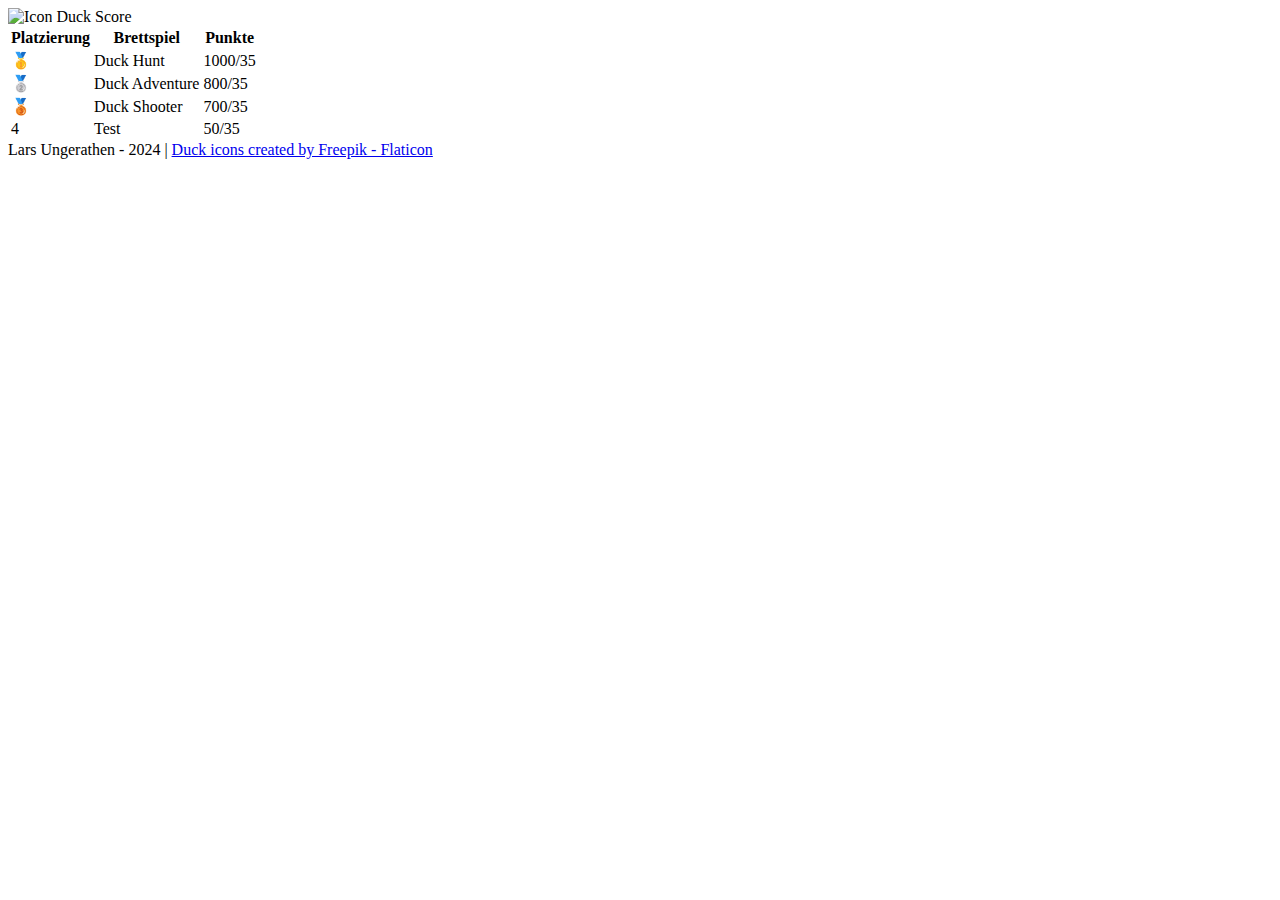
==== index.html @ 6aeae6ab "Add data from csv loading" ====
<!DOCTYPE html>
<html lang="en">
<head>
    <meta charset="UTF-8">
    <meta name="viewport" content="width=device-width, initial-scale=1.0">
    <title>Duck Score</title>
    <link rel="icon" href="assets/duck.png" type="image/png">
    <link rel="stylesheet" href="styles.css">
</head>
<body>
<div class="title-bar">
    <img src="assets/duck.png" alt="Icon">
    Duck Score
</div>
<table id="scoreTable">
    <thead>
    <tr>
        <th>Platzierung</th>
        <th>Brettspiel</th>
        <th>Punkte</th>
    </tr>
    </thead>
    <tbody>
    </tbody>
</table>
<div class="footer">
    Lars Ungerathen - 2024 | <a href="https://www.flaticon.com/free-icons/duck" title="duck icons">Duck icons created by Freepik - Flaticon</a>
</div>
<script src="scripts.js"></script>
</body>
</html>
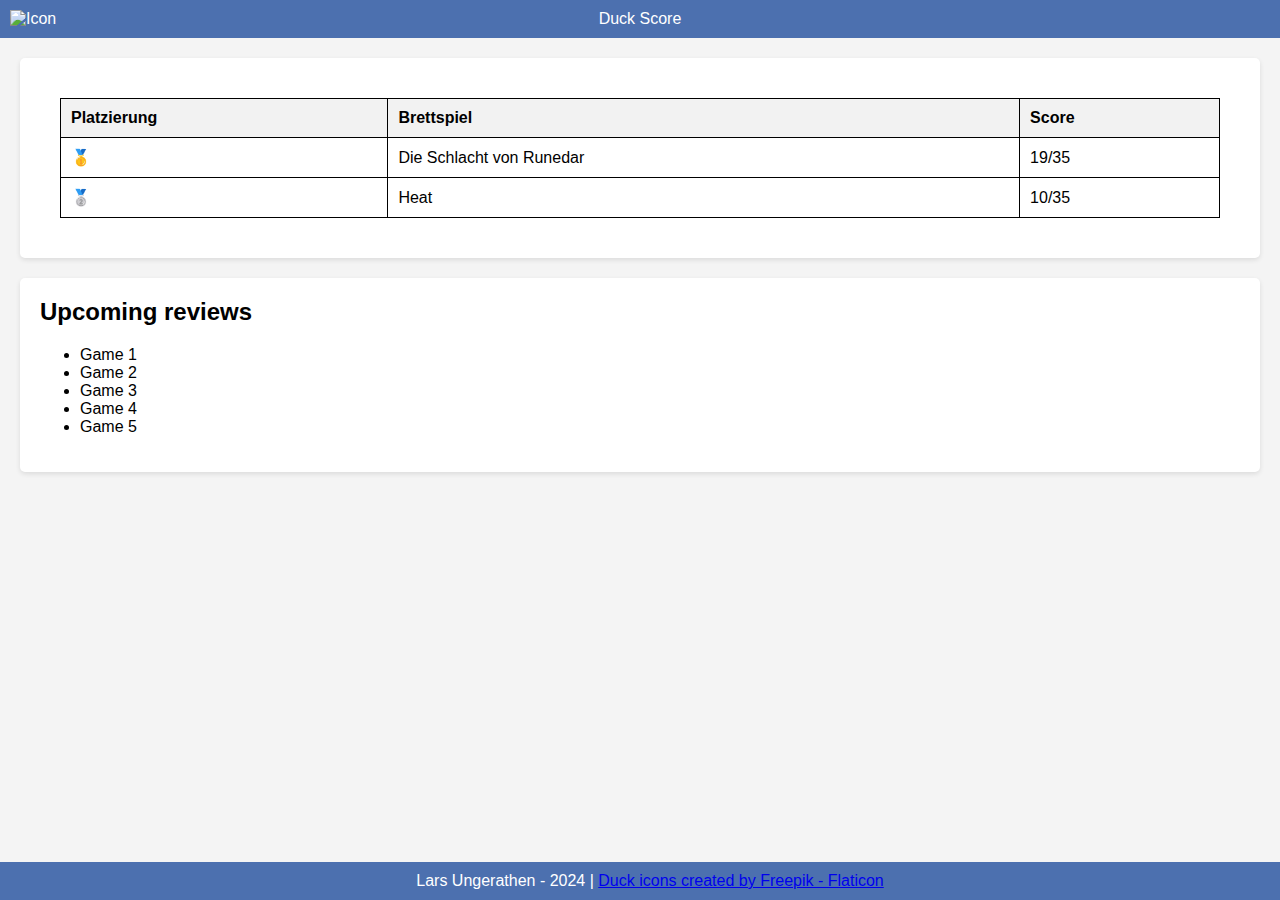
==== commit 9d478c9a: "Add card component" ====
--- a/index.html
+++ b/index.html
@@ -3,7 +3,7 @@
 <head>
     <meta charset="UTF-8">
     <meta name="viewport" content="width=device-width, initial-scale=1.0">
-    <title>Duck Score</title>
+    <title>Enten Score</title>
     <link rel="icon" href="assets/duck.png" type="image/png">
     <link rel="stylesheet" href="styles.css">
 </head>
@@ -12,17 +12,32 @@
     <img src="assets/duck.png" alt="Icon">
     Duck Score
 </div>
+
+<div class="card">
 <table id="scoreTable">
     <thead>
     <tr>
         <th>Platzierung</th>
         <th>Brettspiel</th>
-        <th>Punkte</th>
+        <th>Score</th>
     </tr>
     </thead>
     <tbody>
     </tbody>
 </table>
+
+</div>
+
+<div class="card">
+    <h2>Upcoming reviews</h2>
+    <ul>
+        <li>Game 1</li>
+        <li>Game 2</li>
+        <li>Game 3</li>
+        <li>Game 4</li>
+        <li>Game 5</li>
+    </ul>
+</div>
 <div class="footer">
     Lars Ungerathen - 2024 | <a href="https://www.flaticon.com/free-icons/duck" title="duck icons">Duck icons created by Freepik - Flaticon</a>
 </div>
--- a/styles.css
+++ b/styles.css
@@ -0,0 +1,56 @@
+body {
+    font-family: Arial, sans-serif;
+    margin: 0;
+    padding: 0;
+    background-color: #f4f4f4;
+}
+.title-bar {
+    background-color: #4c70af;
+    color: white;
+    padding: 10px;
+    text-align: center;
+    position: relative;
+}
+.title-bar img {
+    position: absolute;
+    left: 10px;
+    top: 10px;
+    height: 30px;
+    vertical-align: middle;
+    margin-right: 10px;
+}
+table {
+    width: calc(100% - 40px); /* Adjust width to account for padding */
+    border-collapse: collapse;
+    margin: 20px;
+}
+table, th, td {
+    border: 1px solid black;
+}
+th, td {
+    padding: 10px;
+    text-align: left;
+}
+th {
+    background-color: #f2f2f2;
+}
+.footer {
+    background-color: #4c70af;
+    color: white;
+    text-align: center;
+    padding: 10px;
+    position: fixed;
+    width: 100%;
+    bottom: 0;
+}
+.card {
+    background-color: white;
+    border-radius: 5px;
+    box-shadow: 0 2px 5px rgba(0, 0, 0, 0.1);
+    margin: 20px;
+    padding: 20px;
+}
+.card h2 {
+    margin-top: 0;
+}
+
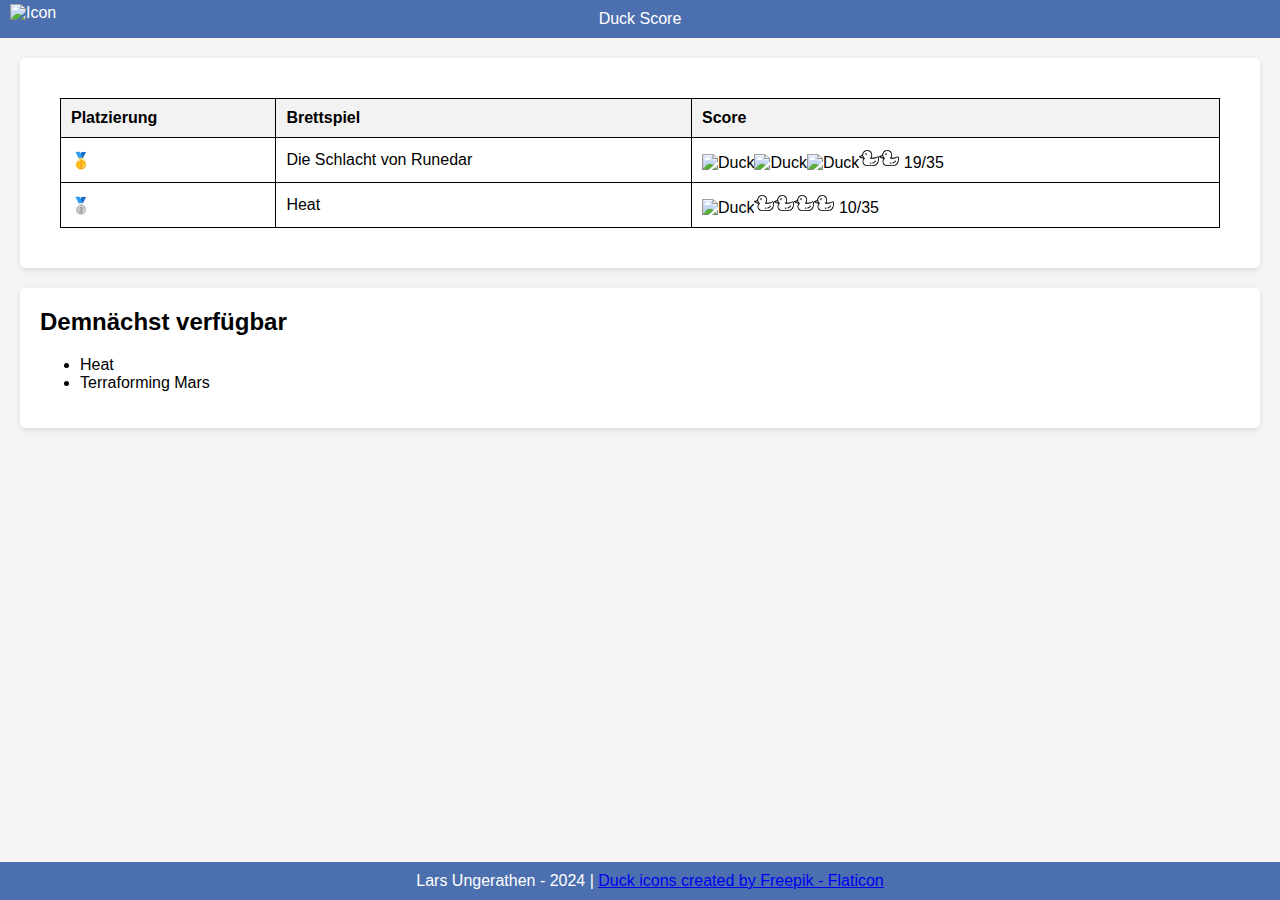
==== commit 2d6d5e28: "Add duck quick score to table" ====
--- a/index.html
+++ b/index.html
@@ -29,13 +29,10 @@
 </div>
 
 <div class="card">
-    <h2>Upcoming reviews</h2>
+    <h2>Demnächst verfügbar</h2>
     <ul>
-        <li>Game 1</li>
-        <li>Game 2</li>
-        <li>Game 3</li>
-        <li>Game 4</li>
-        <li>Game 5</li>
+        <li>Heat</li>
+        <li>Terraforming Mars</li>
     </ul>
 </div>
 <div class="footer">
--- a/styles.css
+++ b/styles.css
@@ -9,12 +9,15 @@
     color: white;
     padding: 10px;
     text-align: center;
+    display: flex;
+    align-items: center;
+    justify-content: center;
     position: relative;
 }
+
 .title-bar img {
     position: absolute;
     left: 10px;
-    top: 10px;
     height: 30px;
     vertical-align: middle;
     margin-right: 10px;
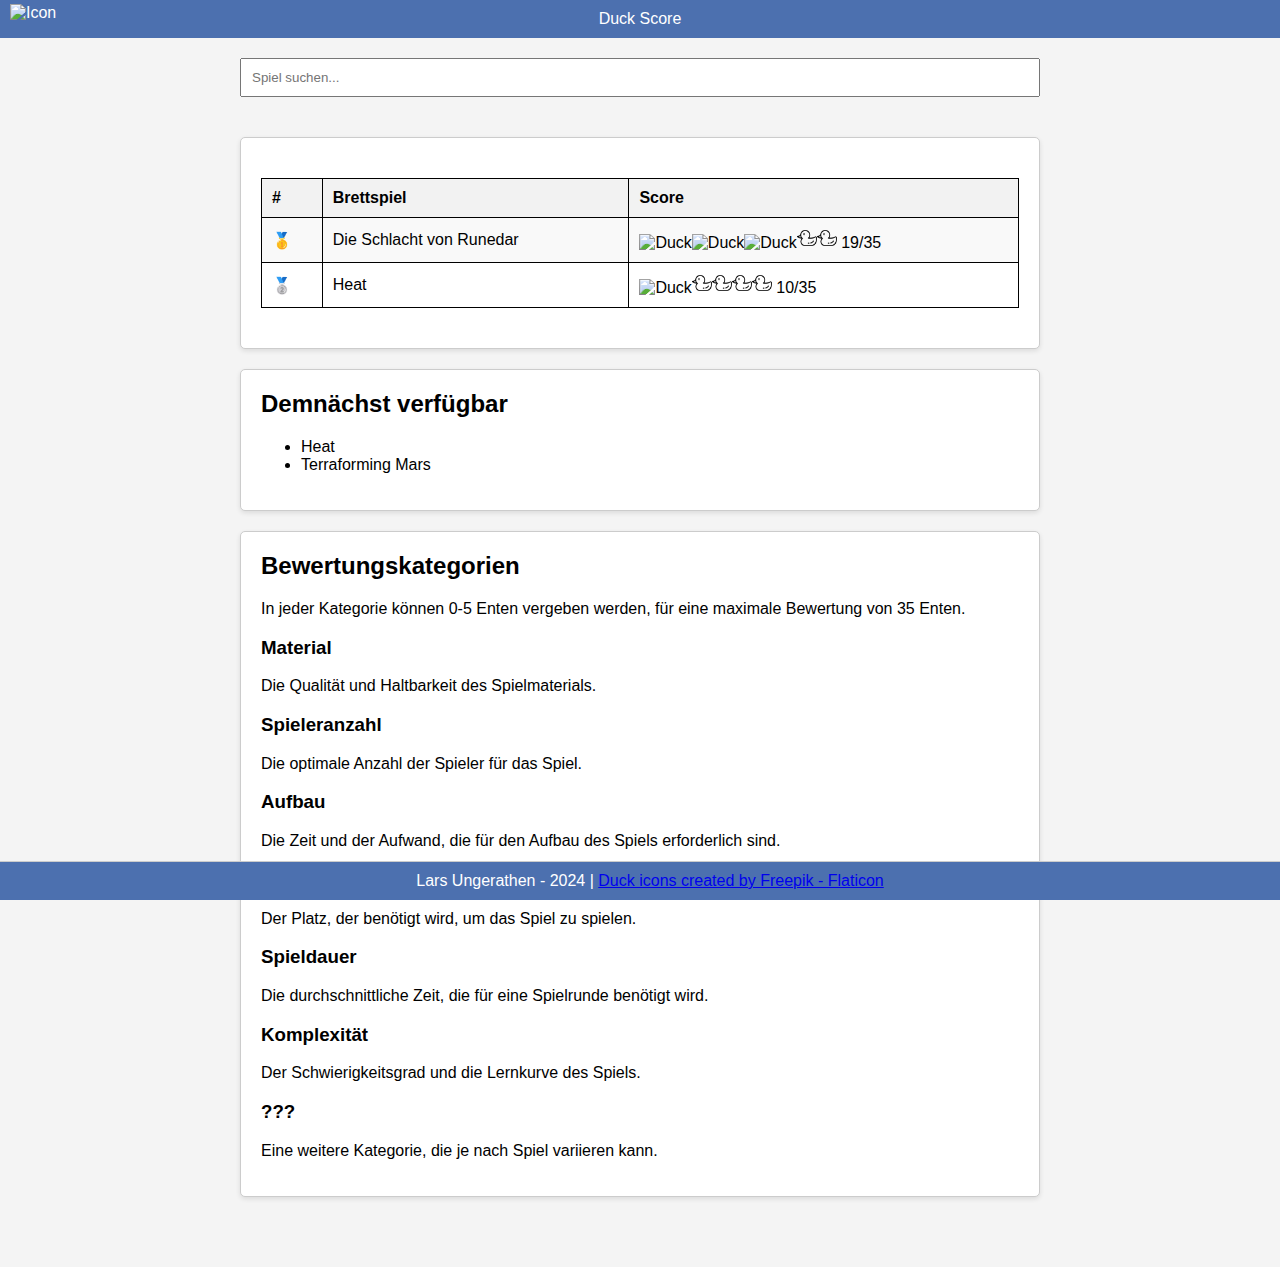
==== commit 3269cf97: "Add search bar" ====
--- a/index.html
+++ b/index.html
@@ -13,28 +13,64 @@
     Duck Score
 </div>
 
-<div class="card">
-<table id="scoreTable">
-    <thead>
-    <tr>
-        <th>Platzierung</th>
-        <th>Brettspiel</th>
-        <th>Score</th>
-    </tr>
-    </thead>
-    <tbody>
-    </tbody>
-</table>
+<div class="container">
+    <label for="searchInput"></label><input type="text" id="searchInput" placeholder="Spiel suchen...">
+    <div class="card">
+        <table id="scoreTable">
+            <thead>
+            <tr>
+                <th>#</th>
+                <th>Brettspiel</th>
+                <th>Score</th>
+            </tr>
+            </thead>
+            <tbody>
+            </tbody>
+        </table>
+    </div>
 
+    <div class="card">
+        <h2>Demnächst verfügbar</h2>
+        <ul>
+            <li>Heat</li>
+            <li>Terraforming Mars</li>
+        </ul>
+    </div>
+
+    <div class="card">
+        <h2>Bewertungskategorien</h2>
+        <p>In jeder Kategorie können 0-5 Enten vergeben werden, für eine maximale Bewertung von 35 Enten.</p>
+        <div>
+            <h3>Material</h3>
+            <p>Die Qualität und Haltbarkeit des Spielmaterials.</p>
+        </div>
+        <div>
+            <h3>Spieleranzahl</h3>
+            <p>Die optimale Anzahl der Spieler für das Spiel.</p>
+        </div>
+        <div>
+            <h3>Aufbau</h3>
+            <p>Die Zeit und der Aufwand, die für den Aufbau des Spiels erforderlich sind.</p>
+        </div>
+        <div>
+            <h3>Platzbedarf</h3>
+            <p>Der Platz, der benötigt wird, um das Spiel zu spielen.</p>
+        </div>
+        <div>
+            <h3>Spieldauer</h3>
+            <p>Die durchschnittliche Zeit, die für eine Spielrunde benötigt wird.</p>
+        </div>
+        <div>
+            <h3>Komplexität</h3>
+            <p>Der Schwierigkeitsgrad und die Lernkurve des Spiels.</p>
+        </div>
+        <div>
+            <h3>???</h3>
+            <p>Eine weitere Kategorie, die je nach Spiel variieren kann.</p>
+        </div>
+    </div>
 </div>
 
-<div class="card">
-    <h2>Demnächst verfügbar</h2>
-    <ul>
-        <li>Heat</li>
-        <li>Terraforming Mars</li>
-    </ul>
-</div>
 <div class="footer">
     Lars Ungerathen - 2024 | <a href="https://www.flaticon.com/free-icons/duck" title="duck icons">Duck icons created by Freepik - Flaticon</a>
 </div>
--- a/styles.css
+++ b/styles.css
@@ -1,9 +1,10 @@
 body {
     font-family: Arial, sans-serif;
     margin: 0;
-    padding: 0;
+    padding-bottom: 30px;
     background-color: #f4f4f4;
 }
+
 .title-bar {
     background-color: #4c70af;
     color: white;
@@ -22,21 +23,54 @@
     vertical-align: middle;
     margin-right: 10px;
 }
+
+.container {
+    max-width: 800px;
+    margin: 0 auto;
+    padding: 20px;
+}
+
+.card {
+    background-color: white;
+    border-radius: 5px;
+    box-shadow: 0 2px 5px rgba(0, 0, 0, 0.1);
+    margin: 20px 0;
+    padding: 20px;
+    border: 1px solid #ccc;
+    transition: transform 0.2s;
+}
+
+.card:hover {
+    transform: translateY(-5px);
+}
+
+.card h2 {
+    margin-top: 0;
+}
+
 table {
-    width: calc(100% - 40px); /* Adjust width to account for padding */
+    width: 100%;
     border-collapse: collapse;
-    margin: 20px;
+    margin: 20px 0;
 }
+
 table, th, td {
     border: 1px solid black;
 }
+
 th, td {
     padding: 10px;
     text-align: left;
 }
+
 th {
     background-color: #f2f2f2;
 }
+
+tbody tr:nth-child(odd) {
+    background-color: #f9f9f9;
+}
+
 .footer {
     background-color: #4c70af;
     color: white;
@@ -45,15 +79,12 @@
     position: fixed;
     width: 100%;
     bottom: 0;
-}
-.card {
-    background-color: white;
-    border-radius: 5px;
-    box-shadow: 0 2px 5px rgba(0, 0, 0, 0.1);
-    margin: 20px;
-    padding: 20px;
-}
-.card h2 {
-    margin-top: 0;
+    border-top: 1px solid #ccc;
 }
 
+#searchInput {
+    width: 100%;
+    padding: 10px;
+    margin-bottom: 20px;
+    box-sizing: border-box;
+}
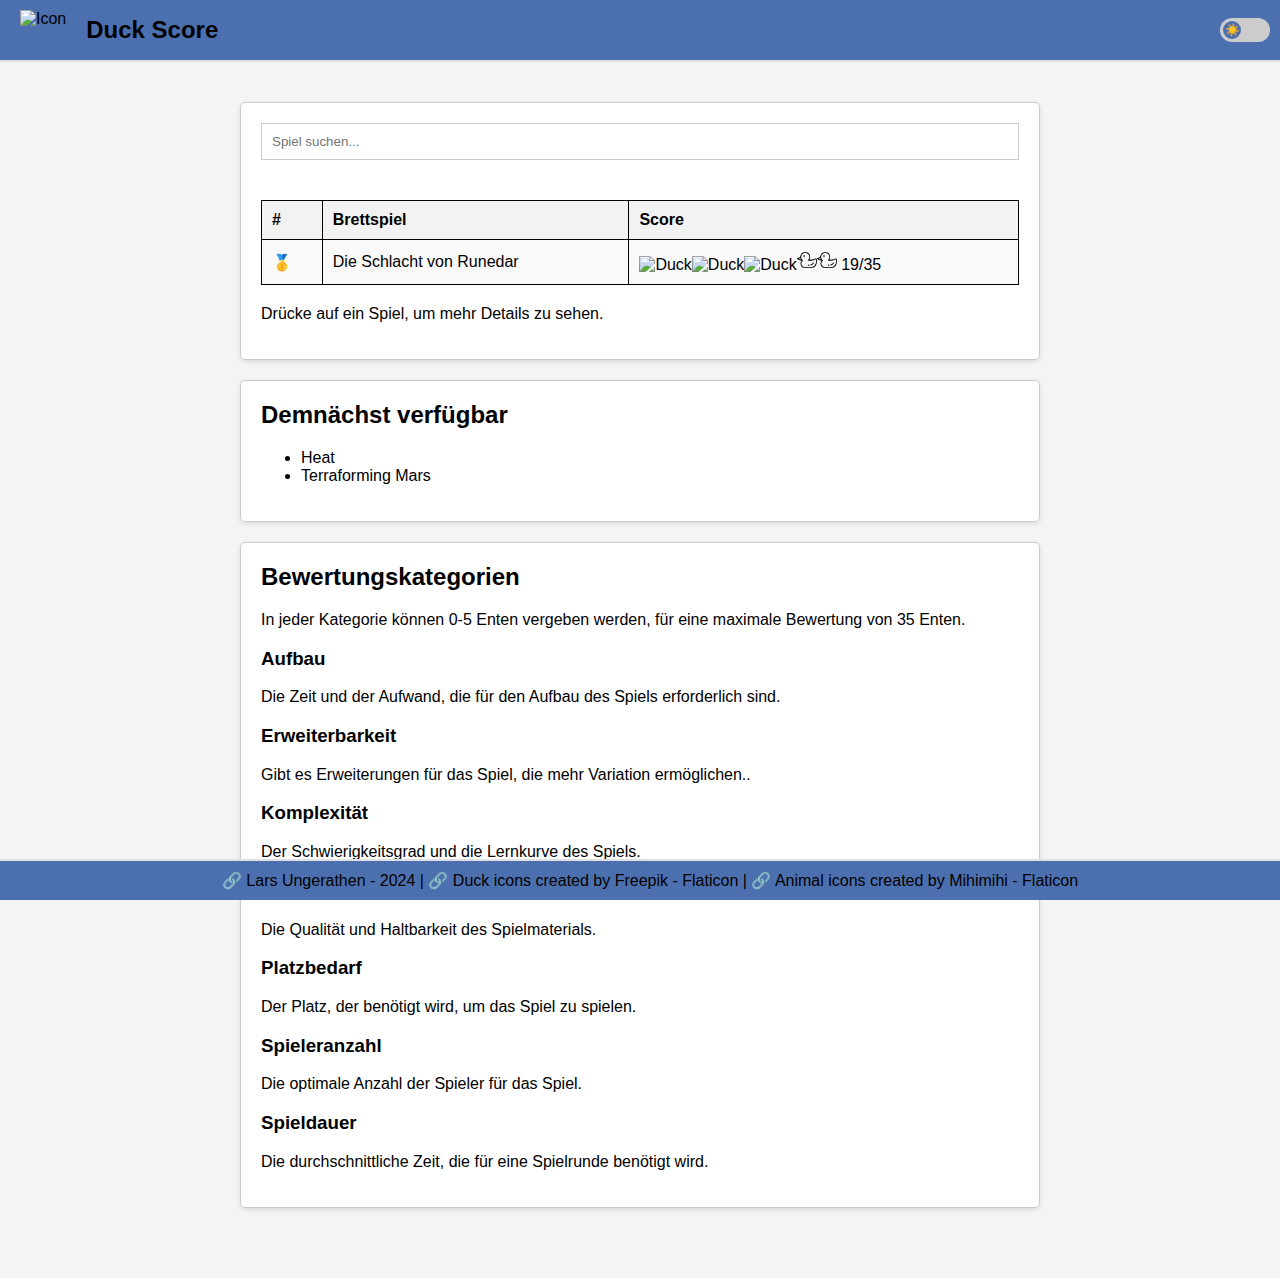
==== commit 0a982d8e: "Add Alina & Lars Fun Score" ====
--- a/index.html
+++ b/index.html
@@ -10,12 +10,16 @@
 <body>
 <div class="title-bar">
     <img src="assets/duck.png" alt="Icon">
-    Duck Score
+    <span class="title-text">Duck Score</span>
+    <label class="switch">
+        <input type="checkbox" id="themeToggle">
+        <span class="slider round"></span>
+    </label>
 </div>
 
 <div class="container">
-    <label for="searchInput"></label><input type="text" id="searchInput" placeholder="Spiel suchen...">
     <div class="card">
+        <input type="text" id="searchInput" placeholder="Spiel suchen...">
         <table id="scoreTable">
             <thead>
             <tr>
@@ -27,6 +31,7 @@
             <tbody>
             </tbody>
         </table>
+        <p>Drücke auf ein Spiel, um mehr Details zu sehen.</p>
     </div>
 
     <div class="card">
@@ -41,38 +46,59 @@
         <h2>Bewertungskategorien</h2>
         <p>In jeder Kategorie können 0-5 Enten vergeben werden, für eine maximale Bewertung von 35 Enten.</p>
         <div>
+            <h3>Aufbau</h3>
+            <p>Die Zeit und der Aufwand, die für den Aufbau des Spiels erforderlich sind.</p>
+        </div>
+        <div>
+            <h3>Erweiterbarkeit</h3>
+            <p>Gibt es Erweiterungen für das Spiel, die mehr Variation ermöglichen..</p>
+        </div>
+        <div>
+            <h3>Komplexität</h3>
+            <p>Der Schwierigkeitsgrad und die Lernkurve des Spiels.</p>
+        </div>
+        <div>
             <h3>Material</h3>
             <p>Die Qualität und Haltbarkeit des Spielmaterials.</p>
+        </div>
+        <div>
+            <h3>Platzbedarf</h3>
+            <p>Der Platz, der benötigt wird, um das Spiel zu spielen.</p>
         </div>
         <div>
             <h3>Spieleranzahl</h3>
             <p>Die optimale Anzahl der Spieler für das Spiel.</p>
         </div>
         <div>
-            <h3>Aufbau</h3>
-            <p>Die Zeit und der Aufwand, die für den Aufbau des Spiels erforderlich sind.</p>
-        </div>
-        <div>
-            <h3>Platzbedarf</h3>
-            <p>Der Platz, der benötigt wird, um das Spiel zu spielen.</p>
-        </div>
-        <div>
             <h3>Spieldauer</h3>
             <p>Die durchschnittliche Zeit, die für eine Spielrunde benötigt wird.</p>
-        </div>
-        <div>
-            <h3>Komplexität</h3>
-            <p>Der Schwierigkeitsgrad und die Lernkurve des Spiels.</p>
-        </div>
-        <div>
-            <h3>???</h3>
-            <p>Eine weitere Kategorie, die je nach Spiel variieren kann.</p>
         </div>
     </div>
 </div>
 
+<div id="popupCard" class="popup-card">
+    <div class="popup-content">
+        <span class="close-btn">&times;</span>
+        <h2 id="popupTitle">Details</h2>
+        <p id="popupDetails">Details about the selected game will appear here.</p>
+        <div id="popupScores">
+            <h3>Bewertung</h3>
+            <p id="popupSetup">Aufbau: </p>
+            <p id="popupExpandability">Erweiterbarkeit: </p>
+            <p id="popupComplexity">Komplexität: </p>
+            <p id="popupMaterial">Material: </p>
+            <p id="popupSpace">Platzbedarf: </p>
+            <p id="popupPlayers">Spieleranzahl: </p>
+            <p id="popupDuration">Spieldauer: </p>
+        </div>
+        <h2 id="popupFunScoreTitle">Alina & Lars Fun Score</h2>
+    </div>
+</div>
+
 <div class="footer">
-    Lars Ungerathen - 2024 | <a href="https://www.flaticon.com/free-icons/duck" title="duck icons">Duck icons created by Freepik - Flaticon</a>
+    <a href="https://github.com/Lars-Ungerathen/lars-ungerathen.github.io" title="GitHub">🔗 Lars Ungerathen - 2024</a> |
+    <a href="https://www.flaticon.com/free-icons/duck" title="duck icons">🔗 Duck icons created by Freepik - Flaticon</a> |
+    <a href="https://www.flaticon.com/free-icons/animal" title="animal icons">🔗 Animal icons created by Mihimihi - Flaticon</a>
 </div>
 <script src="scripts.js"></script>
 </body>
--- a/styles.css
+++ b/styles.css
@@ -1,27 +1,117 @@
+:root {
+    --background-color: #f4f4f4;
+    --text-color: #000;
+    --card-background-color: #fff;
+    --card-border-color: #ccc;
+    --title-bar-background-color: #4c70af;
+    --footer-background-color: #4c70af;
+    --table-border-color: #000;
+    --table-header-background-color: #f2f2f2;
+    --table-row-odd-background-color: #f9f9f9;
+}
+
+body.dark-mode {
+    --background-color: #121212;
+    --text-color: #fff;
+    --card-background-color: #1e1e1e;
+    --card-border-color: #333;
+    --title-bar-background-color: #333;
+    --footer-background-color: #333;
+    --table-border-color: #4b4b4b;
+    --table-header-background-color: #333;
+    --table-row-odd-background-color: #2a2a2a;
+}
+
 body {
     font-family: Arial, sans-serif;
     margin: 0;
     padding-bottom: 30px;
-    background-color: #f4f4f4;
+    background-color: var(--background-color);
+    color: var(--text-color);
+}
+
+body.dark-mode .duck-outline {
+    filter: invert(1);
+}
+
+body.dark-mode .goose-outline {
+    filter: invert(1);
 }
 
 .title-bar {
-    background-color: #4c70af;
-    color: white;
-    padding: 10px;
-    text-align: center;
+    background-color: var(--title-bar-background-color);
+    color: var(--text-color);
+    display: flex;
+    align-items: center;
+    padding: 10px 20px;
+    border-bottom: 2px solid #e0e0e0;
+}
+
+.title-bar img {
+    height: 40px;
+    margin-right: 10px;
+}
+
+.title-text {
+    font-size: 24px;
+    font-weight: bold;
+    color: var(--text-color);
+    margin-left: 10px;
+}
+
+.switch {
+    margin-left: auto;
+}
+
+.title-bar .switch {
+    position: absolute;
+    right: 10px;
+    display: inline-block;
+    width: 50px;
+    height: 24px;
+}
+
+.title-bar .switch input {
+    opacity: 0;
+    width: 0;
+    height: 0;
+}
+
+.title-bar .slider {
+    position: absolute;
+    cursor: pointer;
+    top: 0;
+    left: 0;
+    right: 0;
+    bottom: 0;
+    background-color: #ccc;
+    transition: .4s;
+    border-radius: 24px;
+}
+
+.title-bar .slider:before {
+    position: absolute;
+    content: "☀️";
+    height: 18px;
+    width: 18px;
+    left: 3px;
+    bottom: 3px;
+    background-color: var(--title-bar-background-color);
+    transition: .4s;
+    border-radius: 50%;
     display: flex;
     align-items: center;
     justify-content: center;
-    position: relative;
-}
-
-.title-bar img {
-    position: absolute;
-    left: 10px;
-    height: 30px;
-    vertical-align: middle;
-    margin-right: 10px;
+    font-size: 12px;
+}
+
+.title-bar input:checked + .slider:before {
+    transform: translateX(26px);
+    content: "🌙";
+}
+
+.title-bar input:checked + .slider {
+    background-color: #121212;
 }
 
 .container {
@@ -31,12 +121,12 @@
 }
 
 .card {
-    background-color: white;
+    background-color: var(--card-background-color);
     border-radius: 5px;
     box-shadow: 0 2px 5px rgba(0, 0, 0, 0.1);
     margin: 20px 0;
     padding: 20px;
-    border: 1px solid #ccc;
+    border: 1px solid var(--card-border-color);
     transition: transform 0.2s;
 }
 
@@ -55,7 +145,7 @@
 }
 
 table, th, td {
-    border: 1px solid black;
+    border: 1px solid var(--table-border-color);
 }
 
 th, td {
@@ -64,22 +154,39 @@
 }
 
 th {
-    background-color: #f2f2f2;
+    background-color: var(--table-header-background-color);
 }
 
 tbody tr:nth-child(odd) {
-    background-color: #f9f9f9;
+    background-color: var(--table-row-odd-background-color);
 }
 
 .footer {
-    background-color: #4c70af;
-    color: white;
+    background-color: var(--footer-background-color);
+    color: var(--text-color);
     text-align: center;
     padding: 10px;
     position: fixed;
     width: 100%;
     bottom: 0;
-    border-top: 1px solid #ccc;
+    border-top: 2px solid #e0e0e0; /* Subtle border */
+}
+
+.footer a {
+    color: var(--text-color);
+    text-decoration: none;
+    transition: color 0.3s;
+}
+
+.footer a:hover,
+.footer a:focus,
+.footer a:active {
+    color: var(--card-border-color);
+}
+
+body.dark-mode #searchInput {
+    background-color: #333;
+    color: #fff;
 }
 
 #searchInput {
@@ -87,4 +194,42 @@
     padding: 10px;
     margin-bottom: 20px;
     box-sizing: border-box;
-}
+    border: 1px solid var(--card-border-color);
+}
+
+.popup-card {
+    display: none;
+    position: fixed;
+    z-index: 1000;
+    left: 0;
+    top: 0;
+    width: 100%;
+    height: 100%;
+    overflow: auto;
+    background-color: rgba(0, 0, 0, 0.5);
+}
+
+.popup-content {
+    background-color: var(--card-background-color);
+    margin: 15% auto;
+    padding: 20px;
+    border: 1px solid #888;
+    width: 80%;
+    max-width: 600px;
+    box-shadow: 0 5px 15px rgba(0, 0, 0, 0.3);
+    border-radius: 10px;
+}
+
+.close-btn {
+    color: #aaa;
+    float: right;
+    font-size: 28px;
+    font-weight: bold;
+}
+
+.close-btn:hover,
+.close-btn:focus {
+    color: #000;
+    text-decoration: none;
+    cursor: pointer;
+}
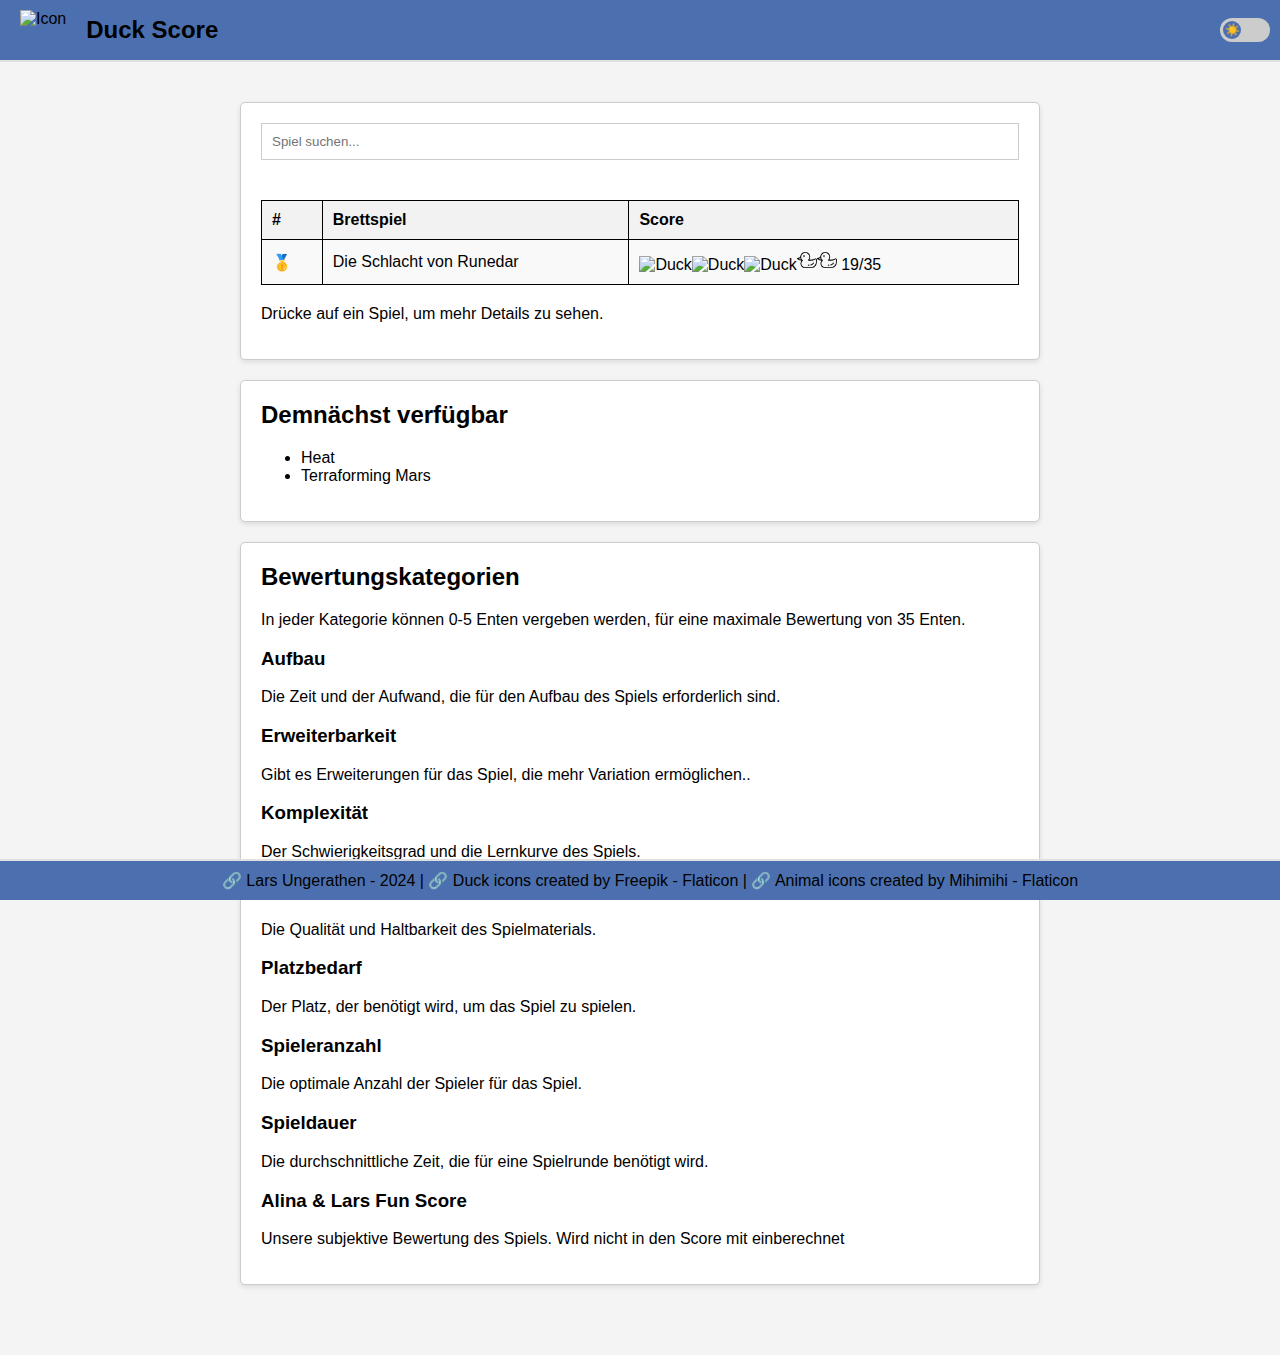
==== commit 2fe1f489: "Add description for fun score" ====
--- a/index.html
+++ b/index.html
@@ -73,6 +73,10 @@
             <h3>Spieldauer</h3>
             <p>Die durchschnittliche Zeit, die für eine Spielrunde benötigt wird.</p>
         </div>
+        <div>
+            <h3>Alina & Lars Fun Score</h3>
+            <p>Unsere subjektive Bewertung des Spiels. Wird nicht in den Score mit einberechnet</p>
+        </div>
     </div>
 </div>
 
--- a/styles.css
+++ b/styles.css
@@ -184,6 +184,10 @@
     color: var(--card-border-color);
 }
 
+body.dark-mode a:hover {
+    color: #5d5d5d;
+}
+
 body.dark-mode #searchInput {
     background-color: #333;
     color: #fff;
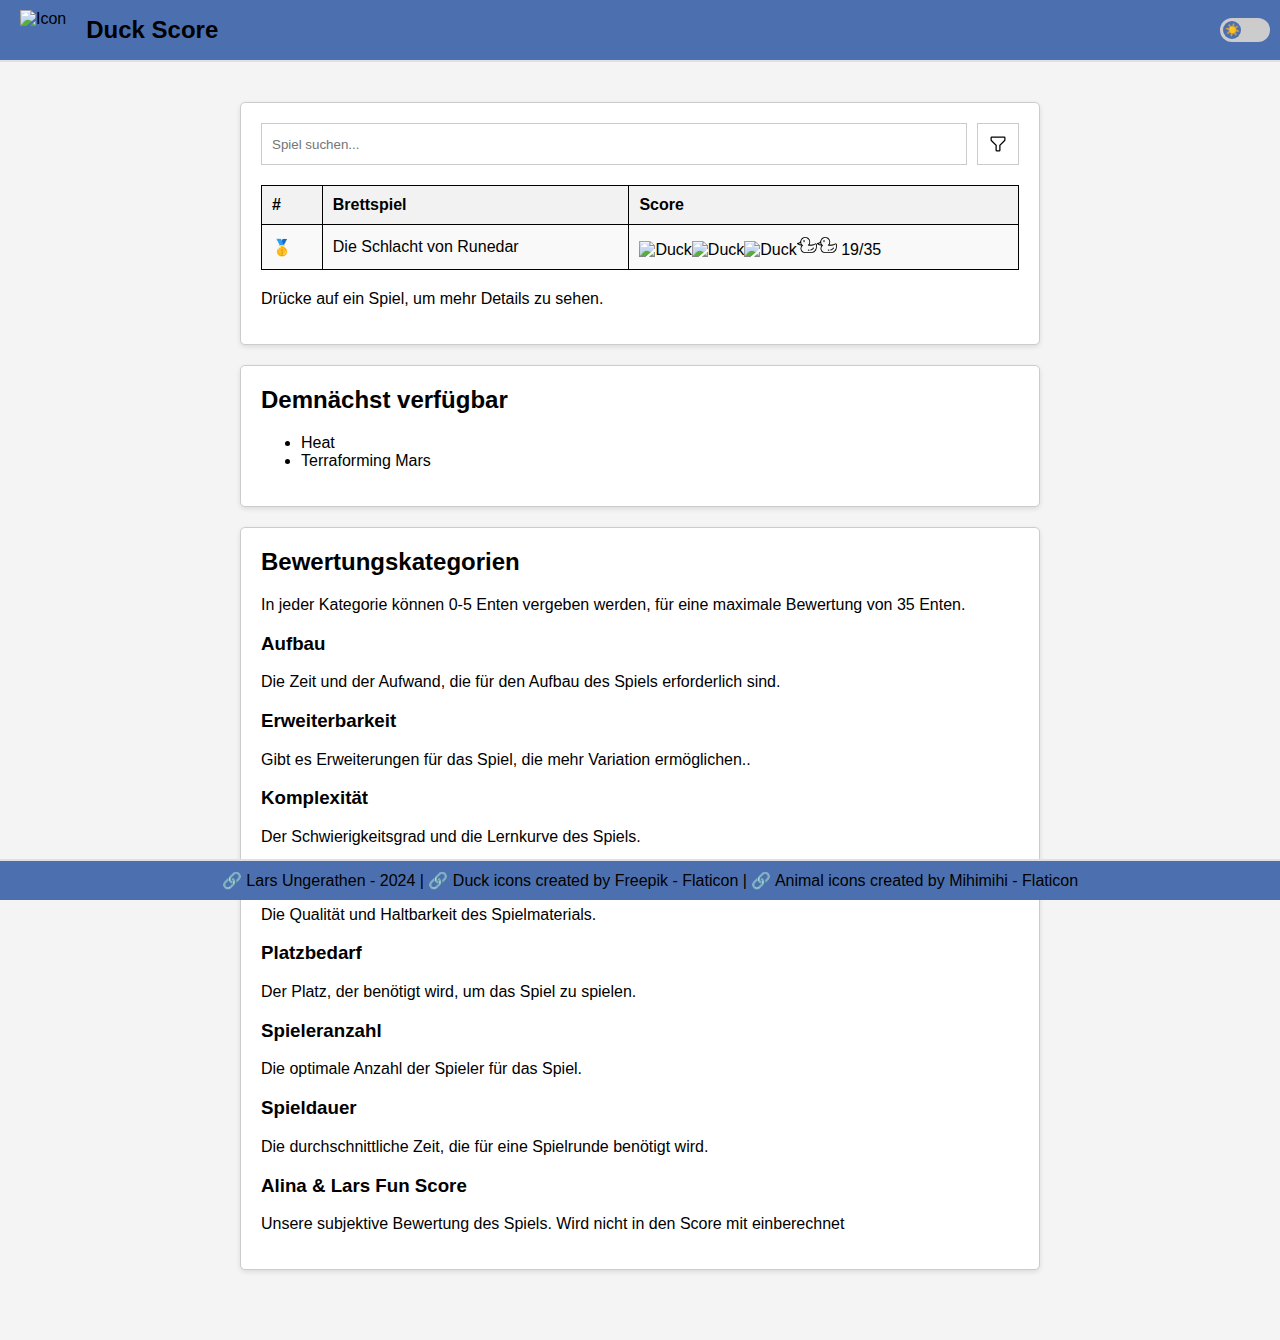
==== commit cf2b3709: "Add filter" ====
--- a/index.html
+++ b/index.html
@@ -19,7 +19,21 @@
 
 <div class="container">
     <div class="card">
-        <input type="text" id="searchInput" placeholder="Spiel suchen...">
+        <div class="search-container">
+            <input type="text" id="searchInput" placeholder="Spiel suchen...">
+            <button id="toggleFilterButton">
+                <img src="assets/filter.svg" alt="Filter">
+            </button>
+        </div>
+        <div id="filterContainer" class="filter-bar">
+            <label for="minDuckInput">Min. Ducks:</label>
+            <input type="number" id="minDuckInput" placeholder="Min Ducks" min="0" max="5" value="0">
+            <label for="maxDuckInput">Max. Ducks:</label>
+            <input type="number" id="maxDuckInput" placeholder="Max Ducks" min="0" max="5" value="5">
+            <button id="resetButton">
+                <img src="assets/filter--reset.svg" alt="Reset">
+            </button>
+        </div>
         <table id="scoreTable">
             <thead>
             <tr>
--- a/styles.css
+++ b/styles.css
@@ -188,19 +188,6 @@
     color: #5d5d5d;
 }
 
-body.dark-mode #searchInput {
-    background-color: #333;
-    color: #fff;
-}
-
-#searchInput {
-    width: 100%;
-    padding: 10px;
-    margin-bottom: 20px;
-    box-sizing: border-box;
-    border: 1px solid var(--card-border-color);
-}
-
 .popup-card {
     display: none;
     position: fixed;
@@ -237,3 +224,82 @@
     text-decoration: none;
     cursor: pointer;
 }
+
+.search-container {
+    display: flex;
+    align-items: center;
+    margin-bottom: 20px;
+}
+
+body.dark-mode #searchInput {
+    background-color: #333;
+    color: #fff;
+}
+
+#searchInput {
+    flex: 1;
+    padding: 10px;
+    border: 1px solid var(--card-border-color);
+    height: 20px;
+}
+
+.search-container {
+    display: flex;
+    align-items: center;
+    margin-bottom: 20px;
+}
+
+#toggleFilterButton {
+    margin-left: 10px;
+}
+
+#toggleFilterButton, #resetButton {
+    padding: 10px;
+    border: 1px solid var(--card-border-color);
+    background-color: var(--card-background-color);
+    cursor: pointer;
+    display: flex;
+    align-items: center;
+    justify-content: center;
+}
+
+#toggleFilterButton img, #resetButton img {
+    width: 20px;
+    height: 20px;
+}
+
+body.dark-mode #toggleFilterButton img,
+body.dark-mode #resetButton img {
+    filter: invert(1);
+}
+
+body.dark-mode #toggleFilterButton,
+body.dark-mode #resetButton {
+    background-color: #333;
+}
+
+body.dark-mode #minDuckInput,
+body.dark-mode #maxDuckInput {
+    background-color: #333;
+    color: #fff;
+}
+
+#filterContainer {
+    display: none;
+    align-items: center;
+    margin-top: 10px;
+    gap: 10px;
+}
+
+#filterContainer label {
+    margin-right: 5px;
+}
+
+#minDuckInput, #maxDuckInput {
+    padding: 10px;
+    border: 1px solid var(--card-border-color);
+    background-color: var(--card-background-color);
+    color: var(--text-color);
+    width: 100px;
+    box-sizing: border-box;
+}
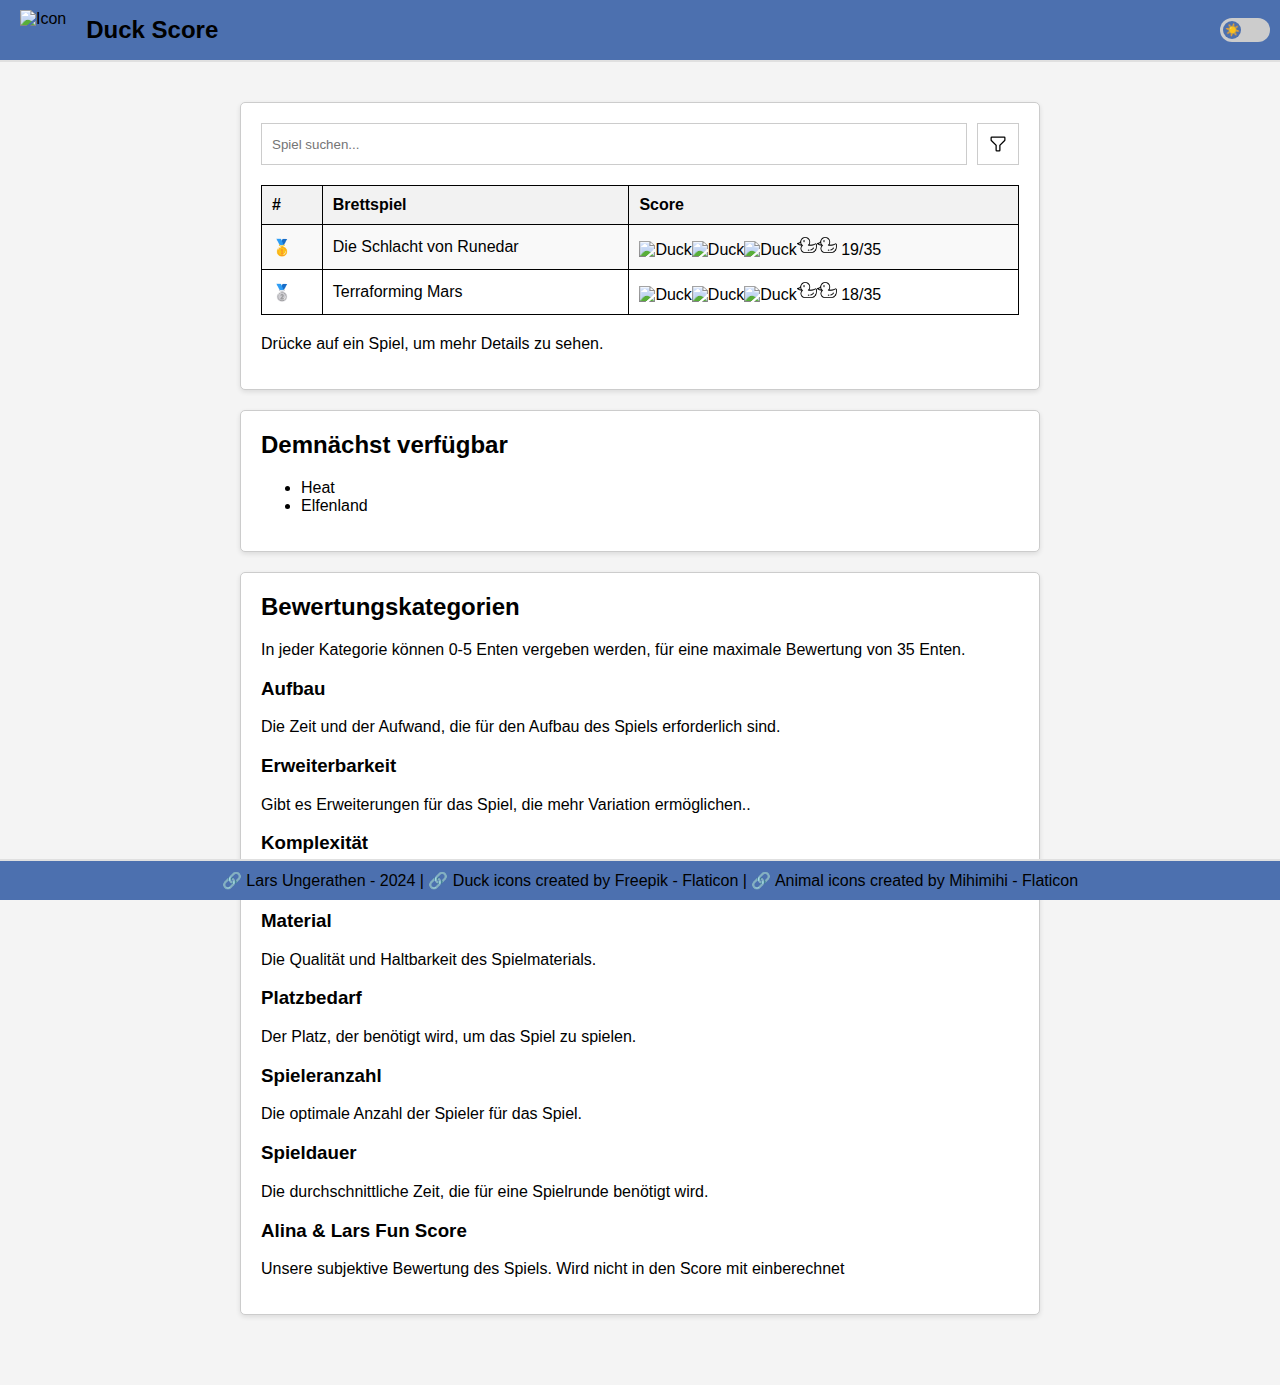
==== commit cbf4462b: "Add Terraforming Mars" ====
--- a/index.html
+++ b/index.html
@@ -52,7 +52,7 @@
         <h2>Demnächst verfügbar</h2>
         <ul>
             <li>Heat</li>
-            <li>Terraforming Mars</li>
+            <li>Elfenland</li>
         </ul>
     </div>
 
